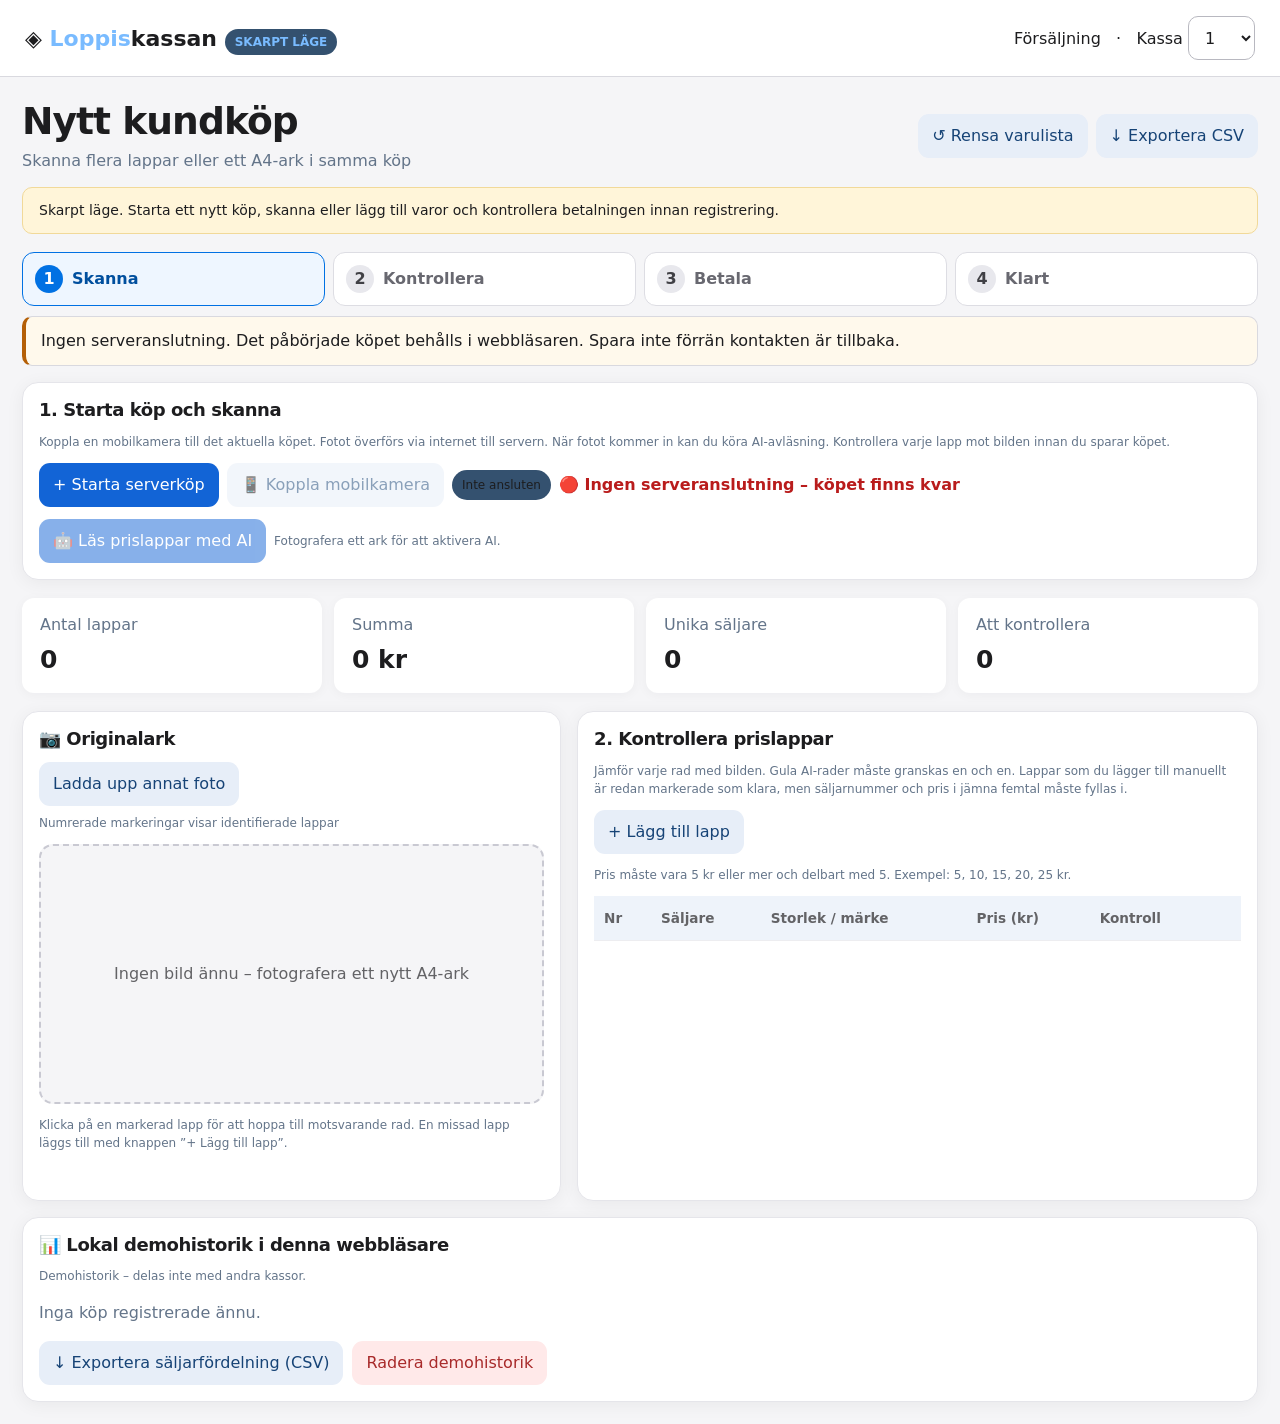
==== static/index.html @ 5adc83c1 "Add files via upload" ====
<!doctype html><html lang="sv"><head><meta charset="utf-8"><meta name="viewport" content="width=device-width,initial-scale=1"><title>Loppiskassan – Kassa</title><style>
:root{font-family:Inter,system-ui,-apple-system,Segoe UI,sans-serif;color:#142338;background:#f2f5f9}*{box-sizing:border-box}body{margin:0}button,input,select{font:inherit}button{cursor:pointer;border:0;border-radius:9px;padding:10px 14px;font-weight:650}button:focus-visible,input:focus-visible{outline:3px solid #8ac1ff}.primary{background:#1264d6;color:white}.secondary{background:#e7eef8;color:#164376}.danger{background:#ffe9e9;color:#a82a2a}.success{background:#dcf8e8;color:#137444}.top{background:#142b49;color:white;padding:16px 25px;display:flex;align-items:center;justify-content:space-between;gap:12px;flex-wrap:wrap}.brand{font-size:22px;font-weight:800}.brand span{color:#79bbff}.badge{font-size:12px;padding:6px 10px;border-radius:20px;background:#34516f}.shell{max-width:1550px;margin:auto;padding:22px}.intro{display:flex;justify-content:space-between;align-items:center;gap:15px;flex-wrap:wrap}.muted{color:#637489}.notice{padding:12px 16px;background:#fff5d9;border:1px solid #f1d999;border-radius:10px;margin:14px 0;font-size:14px}.stats{display:grid;grid-template-columns:repeat(4,1fr);gap:12px;margin:18px 0}.stat{background:white;padding:15px 18px;border-radius:12px;box-shadow:0 2px 12px #1423380a}.stat b{display:block;font-size:25px;margin-top:4px}.grid{display:grid;grid-template-columns:minmax(340px,0.95fr) minmax(490px,1.2fr);gap:16px}.card{background:white;border-radius:13px;padding:16px;box-shadow:0 2px 15px #152d4710}.card h2{font-size:18px;margin:0 0 12px}.actions{display:flex;gap:8px;flex-wrap:wrap;align-items:center}.image-wrap{position:relative;margin-top:12px;border-radius:9px;overflow:hidden;background:#20242a}.image-wrap img{display:block;width:100%}.spot{position:absolute;border:2px solid #1874f2;background:#1874f222;border-radius:6px;color:#fff;font-weight:800;font-size:12px;text-shadow:0 1px 3px #000;display:flex;align-items:flex-start;justify-content:flex-end;padding:2px;cursor:pointer}.spot.selected{border:3px solid #00c985;background:#00c98535}.spot.uncertain{border-color:#f2a800;background:#ffb80029}.spot span{background:#1264d6;border-radius:20px;padding:1px 5px}.spot.uncertain span{background:#9d6800}.table-scroll{max-height:740px;overflow:auto}table{width:100%;border-collapse:collapse;font-size:13px}th{background:#eef3fa;text-align:left;position:sticky;top:0;z-index:1;padding:10px 7px}td{padding:6px;border-bottom:1px solid #edf0f5}tr.active{background:#e6f7ee}tr.flag{background:#fff8e7}td input{border:1px solid #d8e0ea;border-radius:6px;padding:7px 6px;width:100%;min-width:0}td .seller{width:65px}td .price{width:78px}td .tiny{padding:6px 8px}.total{display:flex;align-items:center;justify-content:space-between;font-size:23px;font-weight:800;padding:15px 2px;border-top:2px solid #dce6f0;margin-top:12px}.pay{margin-top:16px;padding:15px;background:#f6f9fe;border-radius:10px}.pay label{display:block;font-size:13px;font-weight:700;margin:8px 0 4px}.pay select,.pay input{padding:10px;width:100%;border:1px solid #cad7e5;border-radius:8px;background:white}.pay-grid{display:grid;grid-template-columns:1fr 1fr;gap:12px}.footer-actions{display:flex;gap:9px;flex-wrap:wrap;margin-top:14px}.small{font-size:12px}.pill{font-size:11px;border-radius:12px;padding:3px 6px;background:#e1f8e9;color:#137444}.pill.warn{background:#ffebbb;color:#8d5800}.history{margin-top:16px}.history table{font-size:14px}.hidden{display:none}.modal-bg{position:fixed;inset:0;background:#10213bb8;display:flex;align-items:center;justify-content:center;padding:15px;z-index:9}.modal{max-width:460px;background:white;padding:24px;border-radius:15px;box-shadow:0 20px 60px #0004}.modal h2{margin-top:0}@media(max-width:980px){.grid{grid-template-columns:1fr}.stats{grid-template-columns:repeat(2,1fr)}}@media(max-width:600px){.shell{padding:12px}.card{padding:10px}.stats{gap:7px}.stat b{font-size:19px}.pay-grid{grid-template-columns:1fr}th,td{padding:4px 2px}td .seller{width:52px}td .price{width:64px}}
</style><style>
#photo.empty-photo{min-height:260px;background:#f5f5f7;border:2px dashed #c9c9d2;border-radius:14px;display:flex;align-items:center;justify-content:center;position:relative}
#photo.empty-photo::after{content:'Ingen bild ännu – fotografera ett nytt A4-ark';color:#636366;text-align:center;padding:24px;font-size:1rem}
#photo.empty-photo #sheet,#photo.empty-photo #spots{display:none}
</style><link rel="stylesheet" href="/static/design-system.css"><style>
/* Kassans separata arbetsvyer – samma formspråk som administrationen. */
.cashier-tabs{display:flex;gap:8px;flex-wrap:wrap;margin:18px 0 14px;padding:7px;background:#e8eef6;border:1px solid #d8e2ef;border-radius:14px}
.cashier-tab{flex:1 1 140px;text-align:left;background:transparent;color:#42546b;padding:12px 14px;border:1px solid transparent;border-radius:10px}
.cashier-tab[aria-selected="true"]{background:#fff;color:#124b8c;border-color:#c9d9ee;box-shadow:0 2px 8px #152d4712}
.cashier-tab small{display:block;font-size:11px;font-weight:500;margin-top:3px;color:#637489}
.cashier-view[hidden]{display:none!important}
.cashier-view{min-width:0}
.cashier-view>.card{margin-bottom:16px}
.cashier-view .grid{grid-template-columns:minmax(300px,.9fr) minmax(430px,1.1fr);align-items:start}
.cashier-photo-card{position:sticky;top:12px;max-height:calc(100vh - 24px);overflow:auto}
.cashier-photo-toggle{display:none}
.cashier-payment-guide{padding:15px 18px;border:1px solid #d5e3f3;border-radius:12px;background:#f7faff;margin-bottom:18px}
.cashier-payment-guide ul{list-style:none;padding:0;margin:10px 0}
.cashier-payment-guide li{padding:5px 0;font-weight:600}
.cashier-payment-guide .ok{color:#137444}.cashier-payment-guide .pending{color:#715f37}
#finish:disabled{opacity:.48;cursor:not-allowed}
.cashier-view .history{margin-top:0}
.cashier-view .cashier-view-intro{margin:0 0 16px}
.cashier-view .cashier-view-intro h2{margin:0 0 5px;font-size:21px}
.cashier-nav-actions{display:flex;justify-content:space-between;gap:10px;flex-wrap:wrap;margin:16px 0}
.cashier-payment-card{max-width:760px;margin:0 auto 18px}
.cashier-payment-card .pay{margin-top:0}
.cashier-payment-card .total{background:#f5f9ff;padding:16px;border-radius:10px;border:1px solid #d9e6f5;margin:0 0 16px}
@media(max-width:850px){.cashier-view .grid{grid-template-columns:1fr}.cashier-photo-card{position:static;max-height:none}.cashier-photo-toggle{display:inline-block;margin:8px 0}.cashier-photo-content{display:none}.cashier-photo-card.photo-open .cashier-photo-content{display:block}.cashier-tab{flex:1 1 45%}}
@media(max-width:520px){.cashier-tabs{gap:4px;padding:4px}.cashier-tab{padding:9px 10px;font-size:13px}.cashier-tab small{font-size:10px}}
.sale-photo-gallery{display:flex;gap:10px;overflow-x:auto;padding:10px 0;scroll-snap-type:x proximity}.photo-thumb{flex:0 0 120px;background:#f3f7fc;border:2px solid #d4dfec;padding:6px;border-radius:10px;color:#24435d;text-align:left;scroll-snap-align:start}.photo-thumb.selected{border-color:#1264d6;background:#e5f0ff}.photo-thumb img{width:100%;height:94px;object-fit:contain;background:white;border-radius:5px}.photo-thumb span{display:block;font-size:11px;margin-top:4px}.sale-photo-count{font-weight:800;font-size:18px;background:#eaf3ff;padding:12px;border-radius:10px;margin:12px 0}
</style></head><body><header class="top"><div class="brand">◈ <span>Loppis</span>kassan <span class="badge">SKARPT LÄGE</span></div><div>Försäljning &nbsp; · &nbsp; <label>Kassa <select id="register"><option>1</option><option>2</option><option>3</option><option>4</option><option>5</option><option>6</option><option>7</option><option>8</option><option>9</option><option>10</option></select></label></div></header><main class="shell"><div class="intro"><div><h1 style="margin:0 0 5px">Nytt kundköp</h1><div class="muted">Skanna flera lappar eller ett A4-ark i samma köp</div></div><div class="actions"><button class="secondary" id="reset">↺ Rensa varulista</button><button class="secondary" id="export">↓ Exportera CSV</button></div></div><div class="notice">Skarpt läge. Starta ett nytt köp, skanna eller lägg till varor och kontrollera betalningen innan registrering.</div><nav class="checkout-steps" aria-label="Köpets steg"><span id="stepScan" class="step active"><b>1</b> Skanna</span><span id="stepReview" class="step"><b>2</b> Kontrollera</span><span id="stepPay" class="step"><b>3</b> Betala</span><span id="stepDone" class="step"><b>4</b> Klart</span></nav>
<div id="checkoutFeedback" class="checkout-feedback" role="status" aria-live="polite">Starta ett serverköp för att registrera försäljningen.</div><section class="card" style="margin-top:16px" id="networkCard"><h2>1. Starta köp och skanna</h2><p class="muted small">Koppla en mobilkamera till det aktuella köpet. Fotot överförs via internet till servern. När fotot kommer in kan du köra AI-avläsning. Kontrollera varje lapp mot bilden innan du sparar köpet.</p><div class="actions"><button class="primary" id="createSession">+ Starta serverköp</button><button class="secondary" id="pairMobile" disabled>📱 Koppla mobilkamera</button><span id="serverStatus" class="badge">Inte ansluten</span><span id="connectionIndicator" role="status" aria-live="polite" style="font-weight:700">⚪ Kontrollerar anslutning…</span></div><div id="pairView" style="display:none;margin-top:16px"><img id="pairQR" alt="QR-kod till mobilkamera" style="width:190px;max-width:100%"><p><a id="pairLink" target="_blank" rel="noopener">Öppna mobilkameran</a></p><small>Engångslänken gäller fem minuter. Mobilen och datorn kan använda olika internetanslutningar.</small></div><div id="photoStatus" style="margin-top:12px" role="status"></div><div class="actions" style="margin-top:10px"><button class="primary" id="analyzePhoto" disabled>🤖 Läs prislappar med AI</button><span class="muted small" id="aiHint">Fotografera ett ark för att aktivera AI.</span></div></section><section class="stats"><div class="stat"><span class="muted">Antal lappar</span><b id="count">0</b></div><div class="stat"><span class="muted">Summa</span><b id="sum">0 kr</b></div><div class="stat"><span class="muted">Unika säljare</span><b id="sellers">–</b></div><div class="stat"><span class="muted">Att kontrollera</span><b id="flags">0</b></div></section><div class="grid"><section class="card"><h2>📷 Originalark</h2><div class="actions"><button class="secondary" id="uploadBtn">Ladda upp annat foto</button><input id="upload" type="file" accept="image/*" class="hidden"><span class="muted small">Numrerade markeringar visar identifierade lappar</span></div><div class="image-wrap" id="photo"><img id="sheet" alt="Fotograferat A4-ark med prislappar"><div id="spots"></div></div><p class="muted small">Klicka på en markerad lapp för att hoppa till motsvarande rad. En missad lapp läggs till med knappen ”+ Lägg till lapp”.</p></section><section class="card"><h2>2. Kontrollera prislappar</h2><p class="muted small">Jämför varje rad med bilden. Gula AI-rader måste granskas en och en. Lappar som du lägger till manuellt är redan markerade som klara, men säljarnummer och pris i jämna femtal måste fyllas i.</p><div class="actions" style="margin-bottom:12px"><button class="secondary" id="add">+ Lägg till lapp</button><button class="secondary hidden" id="clearFlags" tabindex="-1" aria-hidden="true">Markera alla</button></div><p id="price-rule" class="muted small">Pris måste vara 5 kr eller mer och delbart med 5. Exempel: 5, 10, 15, 20, 25 kr.</p><div id="priceError" class="price-error" role="status" aria-live="polite" hidden></div><div class="table-scroll"><table><thead><tr><th>Nr</th><th>Säljare</th><th>Storlek / märke</th><th>Pris (kr)</th><th>Kontroll</th><th></th></tr></thead><tbody id="rows"></tbody></table></div><div class="total"><span>Att betala</span><span id="total">0 kr</span></div><div class="pay" id="paymentSection"><h2>3. Betalning</h2><p class="muted small">Bekräfta betalningen först när du har sett att pengarna kommit fram. Köpet sparas separat på servern.</p><div class="pay-grid"><div><label for="method">Betalsätt</label><select id="method"><option>Swish</option><option>Kontant</option><option value="Kort">Kort (manuellt)</option></select></div><div><label for="recipient">Betalningsmottagare</label><input id="recipient" placeholder="T.ex. Swish Anna"></div></div><div id="cashFields" hidden><label for="cashReceived">Mottaget kontantbelopp (kr)</label><input id="cashReceived" type="number" min="0" step="1" inputmode="numeric" placeholder="Ange belopp som kunden lämnar"><p id="cashChange" role="status" aria-live="polite">Ange mottaget belopp för att beräkna växel.</p></div><label><input type="checkbox" id="confirmed" style="width:auto"> Jag har kontrollerat att betalningen tagits emot</label><div class="footer-actions"><button class="primary" id="finish">Granska och spara köp</button></div></div></section></div><section class="card history"><h2>📊 Lokal demohistorik i denna webbläsare</h2><div class="muted small" style="margin-bottom:12px">Demohistorik – delas inte med andra kassor.</div><div id="history"></div><div class="footer-actions"><button class="secondary" id="exportSales">↓ Exportera säljarfördelning (CSV)</button><button class="danger" id="clearHistory">Radera demohistorik</button></div></section></main><div id="modalRoot"></div><script>
const initial=[{"id": 1, "seller": "161", "desc": "Stl 28", "price": 85, "x": 12, "y": 9, "w": 25, "h": 7, "uncertain": false}, {"id": 2, "seller": "145", "desc": "37", "price": 50, "x": 8, "y": 16, "w": 35, "h": 7, "uncertain": false}, {"id": 3, "seller": "40", "desc": "Dear Sophie · 140/150", "price": 35, "x": 9, "y": 25, "w": 36, "h": 7, "uncertain": false}, {"id": 4, "seller": "80", "desc": "", "price": 25, "x": 9, "y": 32, "w": 25, "h": 8, "uncertain": false}, {"id": 5, "seller": "73", "desc": "Stl 122", "price": 65, "x": 9, "y": 41, "w": 40, "h": 8, "uncertain": false}, {"id": 6, "seller": "1", "desc": "Stl 110", "price": 30, "x": 9, "y": 51, "w": 35, "h": 7, "uncertain": false}, {"id": 7, "seller": "7", "desc": "POP · 140", "price": 20, "x": 11, "y": 59, "w": 38, "h": 8, "uncertain": false}, {"id": 8, "seller": "8", "desc": "134/140", "price": 30, "x": 10, "y": 67, "w": 30, "h": 8, "uncertain": true}, {"id": 9, "seller": "77", "desc": "Villervalla · 152", "price": 45, "x": 9, "y": 77, "w": 39, "h": 8, "uncertain": false}, {"id": 10, "seller": "145", "desc": "37", "price": 150, "x": 54, "y": 7, "w": 39, "h": 8, "uncertain": false}, {"id": 11, "seller": "44", "desc": "", "price": 70, "x": 53, "y": 16, "w": 29, "h": 8, "uncertain": false}, {"id": 12, "seller": "91", "desc": "160", "price": 70, "x": 55, "y": 25, "w": 27, "h": 8, "uncertain": true}, {"id": 13, "seller": "205", "desc": "Stl 164", "price": 150, "x": 56, "y": 34, "w": 30, "h": 7, "uncertain": false}, {"id": 14, "seller": "125", "desc": "Polarn · 116", "price": 25, "x": 54, "y": 41, "w": 36, "h": 9, "uncertain": false}, {"id": 15, "seller": "163", "desc": "POP · 134", "price": 30, "x": 55, "y": 50, "w": 30, "h": 7, "uncertain": false}, {"id": 16, "seller": "73", "desc": "Tröja · 146/152", "price": 25, "x": 53, "y": 57, "w": 43, "h": 8, "uncertain": false}, {"id": 17, "seller": "55", "desc": "Stl 140", "price": 20, "x": 55, "y": 65, "w": 37, "h": 8, "uncertain": false}, {"id": 18, "seller": "112", "desc": "134/140", "price": 40, "x": 54, "y": 73, "w": 38, "h": 8, "uncertain": false}, {"id": 19, "seller": "77", "desc": "Villervalla · 152", "price": 45, "x": 53, "y": 81, "w": 42, "h": 8, "uncertain": false}];const defaultImage='[data-uri]';let items=[],imageSrc='',selected=0;let history=[];const $=id=>document.getElementById(id);const money=n=>new Intl.NumberFormat('sv-SE').format(n)+' kr';const esc=s=>String(s??'').replace(/[&<>"']/g,c=>({'&':'&amp;','<':'&lt;','>':'&gt;','"':'&quot;',"'":'&#39;'}[c]));function validPrice(value){return String(value).trim()!==''&&Number.isInteger(Number(value))&&Number(value)>=5&&Number(value)%5===0}
function sum(){return items.reduce((a,x)=>a+(validPrice(x.price)?Number(x.price):0),0)}function render(){ $('count').textContent=items.length;$('sum').textContent=money(sum());$('total').textContent=money(sum());$('sellers').textContent=new Set(items.map(x=>x.seller).filter(Boolean)).size;$('flags').textContent=items.filter(x=>x.uncertain).length;$('sheet').src=imageSrc||'';$('photo').classList.toggle('empty-photo',!imageSrc);$('spots').innerHTML=items.filter(x=>x.x!==null).map(x=>`<button title="Lapp ${x.id}" class="spot ${selected===x.id?'selected':''} ${x.uncertain?'uncertain':''}" data-id="${x.id}" style="left:${x.x}%;top:${x.y}%;width:${x.w}%;height:${x.h}%"><span>${x.id}</span></button>`).join('');$('rows').innerHTML=items.map(x=>`<tr id="row-${x.id}" class="${selected===x.id?'active':''} ${x.uncertain?'flag':''}"><td><button class="secondary tiny" data-select="${x.id}">${x.id}</button></td><td><input aria-label="Säljare lapp ${x.id}" class="seller" data-id="${x.id}" data-field="seller" value="${esc(x.seller)}"></td><td><input aria-label="Beskrivning lapp ${x.id}" data-id="${x.id}" data-field="desc" value="${esc(x.desc)}"></td><td><input aria-label="Pris lapp ${x.id}" class="price" type="number" min="5" step="5" inputmode="numeric" aria-describedby="price-rule" data-id="${x.id}" data-field="price" value="${esc(x.price)}" ${!validPrice(x.price)?'aria-invalid="true"':''}></td><td><button class="tiny ${x.uncertain?'danger':'success'}" data-check="${x.id}" title="Växla kontrollstatus">${x.uncertain?'⚠ Kontroll':'✓ Klar'}</button></td><td><button class="danger tiny" data-delete="${x.id}" title="Ta bort">×</button></td></tr>`).join('');renderHistory()};function select(id){selected=id;render();$('row-'+id)?.scrollIntoView({behavior:'smooth',block:'nearest'})}document.addEventListener('click',e=>{let t=e.target.closest('[data-id],[data-select],[data-check],[data-delete]');if(!t)return;if(t.dataset.select)select(+t.dataset.select);else if(t.classList.contains('spot'))select(+t.dataset.id);else if(t.dataset.check){let x=items.find(x=>x.id==t.dataset.check);x.uncertain=!x.uncertain;render()}else if(t.dataset.delete){if(confirm('Ta bort lapp '+t.dataset.delete+'?')){items=items.filter(x=>x.id!=t.dataset.delete);render()}}});$('rows').addEventListener('change',e=>{let t=e.target;if(!t.dataset.field)return;let x=items.find(x=>x.id==t.dataset.id);if(!x)return;x[t.dataset.field]=t.dataset.field==='price'?t.value:t.value;render();if(t.dataset.field==='price')validatePrices()});$('add').onclick=()=>{let id=Math.max(0,...items.map(x=>x.id))+1;items.push({id,seller:'',desc:'',price:0,x:null,y:null,w:0,h:0,uncertain:false});select(id)};$('clearFlags').onclick=()=>{items.forEach(x=>x.uncertain=false);render()};$('reset').onclick=()=>{if(confirm('Rensa alla lappar i det påbörjade köpet?')){items=[];imageSrc='';selected=0;render()}};$('uploadBtn').onclick=()=>$('upload').click();$('upload').onchange=e=>{let f=e.target.files[0];if(!f)return;let reader=new FileReader();reader.onload=()=>{imageSrc=reader.result;items=[];render();alert('Bilden är uppladdad. Automatisk bildtolkning ingår inte i denna prototyp; lägg till lappar manuellt.')};reader.readAsDataURL(f)};function csv(rows,filename){let content='\ufeff'+rows.map(r=>r.map(v=>'"'+String(v??'').replace(/"/g,'""')+'"').join(';')).join('\r\n');let a=document.createElement('a');a.href=URL.createObjectURL(new Blob([content],{type:'text/csv;charset=utf-8'}));a.download=filename;a.click();setTimeout(()=>URL.revokeObjectURL(a.href),2000)};$('export').onclick=()=>csv([['Lapp','Säljnummer','Beskrivning','Pris','Kontrollerad'],...items.map(x=>[x.id,x.seller,x.desc,x.price,!x.uncertain])],'aktuellt-kop.csv');$('finish').onclick=()=>{if(!items.length)return alert('Lägg till minst en lapp.');if(items.some(x=>!/^\d{1,4}$/.test(String(x.seller))||!(Number(x.price)>0)))return alert('Alla lappar måste ha giltigt säljnummer och ett pris på jämna femtal (5, 10, 15 kr osv).');if(items.some(x=>x.uncertain))return alert('Kontrollera först alla gulmarkerade lappar.');if(!$('confirmed').checked)return alert('Bekräfta först att betalningen tagits emot.');if(!$('recipient').value.trim())return alert('Ange betalningsmottagare.');let sale={id:Date.now(),date:new Date().toLocaleString('sv-SE'),register:$('register').value,method:$('method').value,recipient:$('recipient').value.trim(),items:items.map(x=>({seller:x.seller,desc:x.desc,price:Number(x.price)})),total:sum()};history.unshift(sale);localStorage.setItem('loppis-demo-history',JSON.stringify(history));$('modalRoot').innerHTML=`<div class="modal-bg"><div class="modal"><h2>✓ Köp sparat i demohistoriken</h2><p><b>${money(sale.total)}</b> · ${sale.items.length} varor · Kassa ${sale.register}</p><p>Betalning registrerad som ${esc(sale.method)} till ${esc(sale.recipient)}.</p><p class="muted small">Detta är en lokal demoregistrering och inte en verifierad betalning.</p><button class="primary" id="newSale">Starta nytt köp</button> <button class="secondary" id="closeModal">Stäng</button></div></div>`;$('newSale').onclick=()=>{items=[];imageSrc='';$('confirmed').checked=false;$('recipient').value='';$('modalRoot').innerHTML='';render()};$('closeModal').onclick=()=>$('modalRoot').innerHTML='';renderHistory()};function renderHistory(){if(!history.length){$('history').innerHTML='<p class="muted">Inga köp registrerade ännu.</p>';return}$('history').innerHTML='<div class="table-scroll"><table><thead><tr><th>Tid</th><th>Kassa</th><th>Varor</th><th>Betalsätt</th><th>Mottagare</th><th>Summa</th></tr></thead><tbody>'+history.map(h=>`<tr><td>${esc(h.date)}</td><td>${esc(h.register)}</td><td>${h.items.length}</td><td>${esc(h.method)}</td><td>${esc(h.recipient)}</td><td>${money(h.total)}</td></tr>`).join('')+'</tbody></table></div>'};$('exportSales').onclick=()=>{let by={};history.forEach(h=>h.items.forEach(x=>{let key=x.seller;by[key]??={count:0,total:0};by[key].count++;by[key].total+=x.price}));csv([['Säljnummer','Antal varor','Försäljning kr'],...Object.entries(by).sort((a,b)=>Number(a[0])-Number(b[0])).map(([k,v])=>[k,v.count,v.total])],'saljaravrakning-demo.csv')};$('clearHistory').onclick=()=>{if(confirm('Radera all lokal demohistorik?')){history=[];localStorage.removeItem('loppis-demo-history');renderHistory()}};render();
</script><script>
(()=>{
let sid=null, seen=new Set(), poll=null, latestPhoto=null;
let salePhotos=[], analyzedPhotos=new Set(), activePhoto=null;
const draftKey='loppiskassan.activeSale.'+location.pathname;
let restoring=false, submitting=false;
let paymentSnapshot=null;
let serverOnline=false, lastNetworkMessage="";
function persistDraft(){
 if(restoring||!sid)return;
 try{localStorage.setItem(draftKey,JSON.stringify({
   sid, register:el('register').value, items, latestPhoto, salePhotos, analyzedPhotos:[...analyzedPhotos], activePhoto,
   method:el('method').value, recipient:el('recipient').value,
   confirmed:el('confirmed').checked, cashReceived:el('cashReceived').value, savedAt:Date.now()
 }));}catch(e){status('Varning: webbläsaren kunde inte spara utkastet.')}
}
function forgetDraft(){localStorage.removeItem(draftKey)}
async function restoreDraft(){
 let draft;try{draft=JSON.parse(localStorage.getItem(draftKey)||'null')}catch(e){forgetDraft();return}
 if(!draft?.sid)return;
 restoring=true;
 try{
   let response=await fetch('/api/sessions/'+encodeURIComponent(draft.sid)+'/status',{cache:'no-store'});
   if(!response.ok)throw Error('Kan inte kontrollera tidigare köp');
   let state=await response.json();
   if(state.status==='closed'){
     forgetDraft();
     status('Föregående köp är redan sparat'+(state.sale_id?' ('+state.sale_id.slice(0,8)+')':'')+'. Starta nytt köp.');
     return;
   }
   sid=draft.sid;latestPhoto=draft.latestPhoto||null;imageSrc='';salePhotos=draft.salePhotos||[];analyzedPhotos=new Set(draft.analyzedPhotos||[]);activePhoto=draft.activePhoto||latestPhoto;seen=new Set(salePhotos.map(x=>x.id));
   el('register').value=draft.register||el('register').value;
   items=Array.isArray(draft.items)?draft.items:[];
   el('method').value=draft.method||el('method').value;
   el('recipient').value=draft.recipient||'';
   el('confirmed').checked=!!draft.confirmed;el('cashReceived').value=draft.cashReceived||'';
   el('pairMobile').disabled=false;
   el('analyzePhoto').disabled=!latestPhoto;
   status('Tidigare påbörjat köp återställt. Kontrollera raderna före betalning.');feedback('Påbörjat köp återställt. Granska alla varor innan du sparar.');updateSteps('stepReview');
   render();
   if(poll)clearInterval(poll);await check();if(activePhoto)await choosePhoto(activePhoto);poll=setInterval(check,2500);
 }catch(e){status('Tidigare köp finns sparat lokalt. Anslut till servern innan du fortsätter.');}
 finally{restoring=false}
}

const el=id=>document.getElementById(id);
const baseRender=render;render=function(){baseRender();validatePrices();};

function validatePrices(){
 const inputs=[...document.querySelectorAll('#rows input[data-field="price"]')];
 let firstInvalid=null;
 for(const input of inputs){
   const invalid=!validPrice(input.value);
   input.setAttribute('aria-invalid',String(invalid));
   input.classList.toggle('invalid-price',invalid);
   input.setCustomValidity(invalid?'Ange ett pris i jämna femtal: 5, 10, 15, 20 kr osv.':'');
   if(invalid&&!firstInvalid)firstInvalid=input;
 }
 const message=el('priceError');
 message.hidden=!firstInvalid;
 message.textContent=firstInvalid?'Felaktigt pris. Varje vara måste kosta minst 5 kr och priset måste vara delbart med 5. Rätta de rödmarkerade prisfälten.':'';
 el('finish').disabled=!!firstInvalid;
 return !firstInvalid;
}
document.getElementById('rows').addEventListener('input',event=>{
 const input=event.target.closest('input[data-field="price"]');
 if(!input)return;
 const item=items.find(x=>x.id==input.dataset.id);
 if(item)item.price=input.value;
 validatePrices();
});

const status=s=>el('serverStatus').textContent=s;
function setConnection(online){
 serverOnline=online;
 const node=el('connectionIndicator');
 node.textContent=online?'🟢 Servern ansluten':'🔴 Ingen serveranslutning – köpet finns kvar';
 node.style.color=online?'#166534':'#b91c1c';
 if(!online && lastNetworkMessage!=='offline'){
   feedback('Ingen serveranslutning. Det påbörjade köpet behålls i webbläsaren. Spara inte förrän kontakten är tillbaka.','warning');
   lastNetworkMessage='offline';
 }else if(online && lastNetworkMessage==='offline'){
   feedback('Anslutningen är tillbaka. Kontrollera köpet och fortsätt med samma köp.','success');
   lastNetworkMessage='online';
 }
}
async function probeConnection(){
 try{
  const response=await fetch('/health',{cache:'no-store',signal:AbortSignal.timeout(4500)});
  if(!response.ok)throw Error('Servern svarar inte');
  const data=await response.json();setConnection(data.ok===true);
 }catch(_){setConnection(false)}
}
window.addEventListener('online',probeConnection);
window.addEventListener('offline',()=>setConnection(false));
probeConnection();setInterval(probeConnection,10000);
function feedback(message,kind=''){
 const node=el('checkoutFeedback');node.textContent=message;node.className='checkout-feedback'+(kind?' '+kind:'');
}
function updateSteps(stage){
 const names=['stepScan','stepReview','stepPay','stepDone'];const idx=names.indexOf(stage);
 names.forEach((id,i)=>{const node=el(id);node.classList.toggle('active',i===idx);node.classList.toggle('complete',i<idx);});
}
function showDialog(title,body,actions){
 const backdrop=document.createElement('div');backdrop.className='modal-bg';
 const dialog=document.createElement('section');dialog.className='modal checkout-dialog';dialog.setAttribute('role','dialog');dialog.setAttribute('aria-modal','true');dialog.setAttribute('aria-label',title);
 const heading=document.createElement('h2');heading.textContent=title;dialog.appendChild(heading);
 for(const [label,value] of body){const line=document.createElement('p');const strong=document.createElement('strong');strong.textContent=label+': ';line.append(strong,document.createTextNode(value));dialog.appendChild(line);}
 const footer=document.createElement('div');footer.className='modal-actions';
 for(const [label,style,fn] of actions){const button=document.createElement('button');button.className=style;button.textContent=label;button.onclick=()=>{backdrop.remove();fn();};footer.appendChild(button);}
 dialog.appendChild(footer);backdrop.appendChild(dialog);document.body.appendChild(backdrop);footer.querySelector('button')?.focus();
 return backdrop;
}

async function api(path,options={}){
 let res;
 try{res=await fetch(path,{...options,signal:options.signal||AbortSignal.timeout(15000)});setConnection(true)}
 catch(e){setConnection(false);throw Error('Ingen kontakt med servern: '+e.message)}
 let data;try{data=await res.json()}catch(_){throw Error('Servern gav ett ogiltigt svar (HTTP '+res.status+')')}
 if(!res.ok)throw Error(typeof data.detail==='string'?data.detail:'Serverfel (HTTP '+res.status+')');
 return data;
}
async function create(){if(sid){feedback('Ett köp är redan aktivt. Slutför det innan du startar ett nytt.','warning');return;}try{let d=await api('/api/sessions',{method:'POST',headers:{'Content-Type':'application/json'},body:JSON.stringify({register_no:el('register').value})});sid=d.session_id;latestPhoto=null;salePhotos=[];analyzedPhotos.clear();activePhoto=null;refreshPhotoGallery();items=[];selected=0;imageSrc='';el('confirmed').checked=false;el('recipient').value='';el('cashReceived').value='';paymentSnapshot=null;render();persistDraft();updateSteps('stepScan');feedback('Köpet är startat. Koppla mobilkameran och skanna arket.');el('analyzePhoto').disabled=true;seen.clear();status('Kassa '+d.register_no+' · aktivt serverköp');el('pairMobile').disabled=false;el('pairView').style.display='none';el('photoStatus').textContent='Köp-ID: '+sid.slice(0,8);if(poll)clearInterval(poll);poll=setInterval(check,2500)}catch(e){alert('Kan inte nå servern: '+e.message)}}
async function pair(){if(!sid)return;try{let d=await api('/api/sessions/'+sid+'/pair',{method:'POST'});el('pairQR').src='/api/pair/qr?url='+encodeURIComponent(d.url);el('pairLink').href=d.url;el('pairLink').textContent=d.url;el('pairView').style.display='block';status('Väntar på mobilfoto')}catch(e){alert(e.message)}}
async function check(){
 if(!sid)return;
 try{
  const d=await api('/api/sessions/'+sid+'/photos');
  let changed=false;
  for(const p of d.photos){
   if(seen.has(p.id))continue;
   seen.add(p.id);changed=true;
   if(!salePhotos.some(x=>x.id===p.id))salePhotos.push({id:p.id,url:p.url});
   latestPhoto=p.id;
  }
  if(changed){
   await choosePhoto(latestPhoto);
   el('photoStatus').textContent='✓ '+salePhotos.length+' bild(er) mottagna. Välj bild och läs med AI.';
   feedback('Ny bild mottagen. Du kan skanna fler lappar eller granska varorna.');
   refreshPhotoGallery();persistDraft();
  }
 }catch(e){status('Servern kan inte nås');feedback('Ingen kontakt med servern. Behåll köpet och försök igen.','warning')}
}
async function choosePhoto(pid){
 if(!sid||!pid)return;
 const response=await fetch('/api/sessions/'+encodeURIComponent(sid)+'/photos/'+encodeURIComponent(pid));
 if(!response.ok)throw Error('Kunde inte öppna originalbild');
 const blob=await response.blob();
 if(imageSrc?.startsWith('blob:'))URL.revokeObjectURL(imageSrc);
 imageSrc=URL.createObjectURL(blob);activePhoto=pid;latestPhoto=pid;
 el('analyzePhoto').disabled=analyzedPhotos.has(pid);
 render();refreshPhotoGallery();persistDraft();
}
function refreshPhotoGallery(){
 const gallery=document.getElementById('salePhotoGallery');if(!gallery)return;
 gallery.replaceChildren();
 const scanGallery=document.getElementById('scanPhotoGallery');if(scanGallery)scanGallery.replaceChildren();
 for(const [index,p] of salePhotos.entries()){
  const button=document.createElement('button');button.type='button';button.className='photo-thumb'+(p.id===activePhoto?' selected':'');
  const img=document.createElement('img');img.src='/api/sessions/'+encodeURIComponent(sid)+'/photos/'+encodeURIComponent(p.id);img.alt='Originalbild '+(index+1);img.loading='lazy';
  const label=document.createElement('span');label.textContent='Bild '+(index+1)+(analyzedPhotos.has(p.id)?' ✓':' · Ej AI-läst');
  button.append(img,label);button.onclick=()=>choosePhoto(p.id).catch(e=>alert(e.message));gallery.append(button);if(scanGallery)scanGallery.append(button.cloneNode(true));if(scanGallery)scanGallery.lastChild.onclick=()=>choosePhoto(p.id).catch(e=>alert(e.message));
 }
 document.getElementById('salePhotoCount').textContent=salePhotos.length+' bilder · '+items.length+' varor · '+money(sum());
}

el('createSession').onclick=create;el('pairMobile').onclick=pair;
el('analyzePhoto').onclick=async()=>{
 if(!sid||!latestPhoto)return;
 if(analyzedPhotos.has(latestPhoto))return feedback('Bilden är redan AI-läst. Granska befintliga varor.','warning');
 el('analyzePhoto').disabled=true;el('aiHint').textContent='AI läser bilden, det kan ta en stund…';
 try{
  let data=await api('/api/sessions/'+sid+'/photos/'+latestPhoto+'/analyze',{method:'POST'});
  const nextId=Math.max(0,...items.map(x=>Number(x.id)||0));
  const added=data.items.map((x,i)=>({...x,id:nextId+i+1,photoId:latestPhoto,uncertain:true}));
  items.push(...added);analyzedPhotos.add(latestPhoto);selected=added[0]?.id||selected;render();refreshPhotoGallery();persistDraft();
  el('photoStatus').textContent='AI lade till '+data.count+' lappar. '+(data.note||'')+' Kontrollera antalet och varje rad mot bilden.';
  el('aiHint').textContent='Nya AI-rader är markerade för manuell kontroll.';feedback('AI-förslagen är klara. Kontrollera '+data.count+' lappar, en i taget.','warning');updateSteps('stepReview');
 }catch(e){el('aiHint').textContent='AI misslyckades: '+e.message;alert(e.message)}
 finally{el('analyzePhoto').disabled=false}
};
// Byt endast slutförande till servern när ett serverköp är aktivt.
const oldFinish=el('finish').onclick;
function paymentDetails(){
 const method=el('method').value;
 const cash=el('cashReceived').value.trim();
 return {method, recipient:el('recipient').value.trim(),cash_received:method==='Kontant'&&cash!==''?Number(cash):null};
}
function updateCash(){
 const isCash=el('method').value==='Kontant';el('cashFields').hidden=!isCash;
 const amount=Number(el('cashReceived').value),total=sum();
 el('cashChange').textContent=!el('cashReceived').value?'Ange mottaget belopp för att beräkna växel.':!Number.isInteger(amount)||amount<total?'Mottaget belopp är för lågt eller ogiltigt.':'Växel tillbaka: '+money(amount-total);
}
el('method').addEventListener('change',()=>{el('confirmed').checked=false;updateCash();});
el('cashReceived').addEventListener('input',()=>{el('confirmed').checked=false;updateCash();});
updateCash();
async function submitServerSale(){
 if(submitting||!sid)return;
 if(!paymentSnapshot || paymentSnapshot!==JSON.stringify({items:items.map(x=>({seller:String(x.seller),desc:x.desc,price:Number(x.price)})),total:sum(),...paymentDetails()})){feedback('Köpet har ändrats sedan slutgranskningen. Granska och bekräfta betalningen igen.','warning');el('confirmed').checked=false;return;}
 submitting=true;persistDraft();el('finish').disabled=true;
 feedback('Sparar köpet på servern. Stäng inte sidan.');
 try{
  // Vid osäkert svar: kontrollera först om köpet redan finns på servern.
  // Samma sessions-ID återanvänds alltid. Servern garanterar idempotens.
  let existing=null;
  try{const state=await api('/api/sessions/'+sid+'/status');if(state.status==='closed'&&state.sale_id)existing={sale_id:state.sale_id,total:state.total,already_saved:true}}catch(_){/* försök med samma sessions-ID */}
  const data=existing||await api('/api/sessions/'+sid+'/sale',{method:'POST',headers:{'Content-Type':'application/json'},body:JSON.stringify({items:items.map(x=>({seller:String(x.seller),desc:x.desc,price:Number(x.price)})),...paymentDetails(),payment_confirmed:true})});
  forgetDraft();sid=null;latestPhoto=null;salePhotos=[];analyzedPhotos.clear();activePhoto=null;refreshPhotoGallery();el('analyzePhoto').disabled=true;
  if(poll)clearInterval(poll);el('pairMobile').disabled=true;el('pairView').style.display='none';
  status('Köp sparat på servern');updateSteps('stepDone');
  feedback('Köpet är sparat på servern. Du kan starta nästa kund.','success');
  showDialog('Köpet är sparat',[['Belopp',money(data.total)],['Antal varor',String(items.length)],['Status',data.already_saved?'Redan registrerat – ingen dubblett':'Sparat på servern']],[["Nästa kund",'primary',()=>{items=[];imageSrc='';el('confirmed').checked=false;el('recipient').value='';el('cashReceived').value='';paymentSnapshot=null;render();create();}],["Stäng",'secondary',()=>{items=[];imageSrc='';el('confirmed').checked=false;el('recipient').value='';el('cashReceived').value='';paymentSnapshot=null;render();}]]);
 }catch(e){
  feedback('Osäkert om köpet sparades. Försök igen med samma köp – starta inte ett nytt.','warning');
  showDialog('Kunde inte bekräfta köpet',[['Information','Servern svarade inte eller returnerade ett fel. Köpet kan redan vara sparat.'],['Fel',e.message]],[["Försök igen med samma köp",'primary',()=>submitServerSale()],["Stäng och kontrollera",'secondary',()=>{}]]);
 }finally{submitting=false;validatePrices();}
}
el('finish').onclick=()=>{
 if(!sid){feedback('Starta ett serverköp innan du kan registrera försäljningen.','warning');return;}
 if(!items.length){feedback('Lägg till eller skanna minst en vara.','warning');return;}
 if(!validatePrices()||items.some(x=>!/^[0-9]{1,4}$/.test(String(x.seller)))){document.querySelector('#rows input[aria-invalid="true"]')?.focus();feedback('Alla varor måste ha giltigt säljnummer och ett pris på jämna femtal (5, 10, 15 kr osv).','warning');updateSteps('stepReview');return;}
 if(items.some(x=>x.uncertain)){feedback('Granska de gulmarkerade lapparna individuellt innan betalning.','warning');updateSteps('stepReview');return;}
 if(el('method').value==='Kontant' && (!el('cashReceived').value.trim() || !Number.isInteger(Number(el('cashReceived').value)) || Number(el('cashReceived').value)<sum())){feedback('Ange ett mottaget kontantbelopp som täcker köpet.','warning');updateSteps('stepPay');return;}
 if(!el('confirmed').checked||!el('recipient').value.trim()){feedback('Ange betalningsmottagare och bekräfta mottagen betalning.','warning');updateSteps('stepPay');return;}
 paymentSnapshot=JSON.stringify({items:items.map(x=>({seller:String(x.seller),desc:x.desc,price:Number(x.price)})),total:sum(),...paymentDetails()});
 updateSteps('stepPay');
 showDialog('Bekräfta försäljningen',[['Att betala',money(sum())],['Antal varor',String(items.length)],['Betalsätt',el('method').value],['Mottagare',el('recipient').value.trim()],...(el('method').value==='Kontant'?[['Mottaget',money(Number(el('cashReceived').value))],['Växel',money(Number(el('cashReceived').value)-sum())]]:[]),['Betalning','Manuellt bekräftad av kassapersonal']],[["Tillbaka och kontrollera",'secondary',()=>{}],["Spara köp på servern",'primary',()=>submitServerSale()]]);
};

['input','change','click'].forEach(event=>document.addEventListener(event,()=>{
 if(!sid||submitting)return;
 setTimeout(persistDraft,0);
},true));
window.addEventListener('pagehide',persistDraft);
window.cashierSaleState=()=>({hasSession:Boolean(sid),submitting});
restoreDraft();
})();
</script><script>
/* Visuell uppdelning: inga befintliga kassafunktioner eller API-anrop ersätts. */
(()=>{
 const main=document.querySelector('main.shell');if(!main)return;
 const scan=document.getElementById('networkCard');
 const stats=main.querySelector(':scope > .stats');
 const grid=main.querySelector(':scope > .grid');
 const history=main.querySelector(':scope > .history');
 const review=grid?.querySelector('section.card:nth-child(2)');
 const payment=document.getElementById('paymentSection');
 const total=document.getElementById('total')?.closest('.total');
 const finish=document.getElementById('finish')?.closest('.footer-actions');
 if(!scan||!stats||!grid||!review||!payment||!total||!finish||!history)return;
 const tabs=document.createElement('nav');tabs.className='cashier-tabs';tabs.setAttribute('aria-label','Kassans arbetsvyer');
 const config=[['scan','1. Starta & skanna','Starta köp och fotografera'],['review','2. Granska varor','Kontrollera lappar och priser'],['pay','3. Betalning','Bekräfta och spara'],['history','4. Historik','Köphistorik och uppföljning']];
 const views={};
 for(const [id,label,hint] of config){
   const btn=document.createElement('button');btn.type='button';btn.className='cashier-tab';btn.id='cashier-tab-'+id;btn.setAttribute('role','tab');btn.setAttribute('aria-controls','cashier-view-'+id);btn.innerHTML='<strong>'+label+'</strong><small>'+hint+'</small>';tabs.append(btn);
   const pane=document.createElement('div');pane.id='cashier-view-'+id;pane.className='cashier-view';pane.setAttribute('role','tabpanel');pane.setAttribute('aria-labelledby',btn.id);pane.hidden=true;views[id]=pane;
   btn.addEventListener('click',()=>show(id));
 }
 function show(id){
   for(const [key,pane] of Object.entries(views)){const active=key===id;pane.hidden=!active;document.getElementById('cashier-tab-'+key).setAttribute('aria-selected',String(active));document.getElementById('cashier-tab-'+key).tabIndex=active?0:-1;}
   try{sessionStorage.setItem('loppiskassan.cashierView.live',id)}catch(_){ }
 }
 function navButton(text,target){const b=document.createElement('button');b.type='button';b.className='secondary';b.textContent=text;b.addEventListener('click',()=>{show(target);tabs.scrollIntoView({block:'start',behavior:'smooth'})});return b}
 function intro(title,description){const d=document.createElement('div');d.className='cashier-view-intro';const h=document.createElement('h2');h.textContent=title;const p=document.createElement('p');p.className='muted';p.textContent=description;d.append(h,p);return d}
 const nextScan=document.createElement('div');nextScan.className='cashier-nav-actions';nextScan.append(navButton('Fortsätt till varugranskning →','review'));
 // Bilden ligger kvar synlig på breda skärmar. På mindre skärmar kan den fällas ihop.
 const photoCard=grid.querySelector('section.card:first-child');
 if(photoCard){
   photoCard.classList.add('cashier-photo-card');
   const gallery=document.createElement('div');gallery.id='salePhotoGallery';gallery.className='sale-photo-gallery';photoCard.append(gallery);
   const photoToggle=document.createElement('button');photoToggle.type='button';photoToggle.className='secondary cashier-photo-toggle';
   photoToggle.setAttribute('aria-expanded','false');photoToggle.setAttribute('aria-controls','cashier-photo-content');
   photoToggle.textContent='Visa originalbild';
   const photoContent=document.createElement('div');photoContent.id='cashier-photo-content';photoContent.className='cashier-photo-content';
   while(photoCard.children.length>1)photoContent.appendChild(photoCard.children[1]);
   photoCard.append(photoToggle,photoContent);
   photoToggle.addEventListener('click',()=>{const open=photoCard.classList.toggle('photo-open');photoToggle.setAttribute('aria-expanded',String(open));photoToggle.textContent=open?'Dölj originalbild':'Visa originalbild';});
 }
 const nextReview=document.createElement('div');nextReview.className='cashier-nav-actions';nextReview.append(navButton('← Till skanning','scan'),navButton('Fortsätt till betalning →','pay'));
 const backPay=document.createElement('div');backPay.className='cashier-nav-actions';backPay.append(navButton('← Till varugranskning','review'));
 const payCard=document.createElement('section');payCard.className='card cashier-payment-card';payCard.append(intro('Betalning','Kontrollera totalsumman och bekräfta att kunden har betalat innan köpet sparas.'),total,payment,finish);
 const paymentGuide=document.createElement('div');paymentGuide.className='cashier-payment-guide';paymentGuide.setAttribute('role','status');paymentGuide.setAttribute('aria-live','polite');
 payment.insertBefore(paymentGuide,payment.firstChild);
 const paymentSubmit=finish.querySelector('#finish');
 const paymentConfirm=document.getElementById('confirmed');
 const paymentRecipient=document.getElementById('recipient');
 const paymentMethod=document.getElementById('method');
 const paymentCash=document.getElementById('cashReceived');
 function refreshPaymentGuide(){
   const validRows=items.length>0 && items.every(x=>/^\d{1,4}$/.test(String(x.seller)) && validPrice(x.price) && !x.uncertain);
   const validCash=paymentMethod.value!=='Kontant'||(paymentCash.value.trim()!==''&&Number.isInteger(Number(paymentCash.value))&&Number(paymentCash.value)>=sum());
   const checks=[['Varorna är granskade',validRows],['Betalningsmottagare är angiven',Boolean(paymentRecipient.value.trim())],['Kontantbelopp räcker',validCash],['Betalningen är mottagen och bekräftad',paymentConfirm.checked]];
   paymentGuide.innerHTML='<strong>Kontroll före registrering</strong><ul>'+checks.filter(([label])=>label!=='Kontantbelopp räcker'||paymentMethod.value==='Kontant').map(([label,ok])=>'<li class="'+(ok?'ok':'pending')+'">'+(ok?'✓':'○')+' '+label+'</li>').join('')+'</ul><p class="muted small">Köpet registreras först efter en separat slutbekräftelse.</p>';
   const state=window.cashierSaleState?.()||{hasSession:false,submitting:false};
   paymentSubmit.disabled=!state.hasSession||!checks.every(([,ok])=>ok)||state.submitting;
 }
 ['input','change','click'].forEach(evt=>document.addEventListener(evt,()=>setTimeout(refreshPaymentGuide,0),true));
 const observer=new MutationObserver(refreshPaymentGuide);observer.observe(document.getElementById('rows'),{childList:true});
 refreshPaymentGuide();
 main.insertBefore(tabs,scan);
 for(const [id] of config)main.insertBefore(views[id],scan);
 views.scan.append(intro('Starta köp och skanna','Skanna en lapp i taget eller ett helt A4. Samma mobillänk kan användas för flera foton under fem minuter.'),scan,nextScan);
 const counter=document.createElement('div');counter.id='salePhotoCount';counter.className='sale-photo-count';counter.setAttribute('aria-live','polite');counter.textContent='0 bilder · 0 varor · 0 kr';views.scan.insertBefore(counter,nextScan);
 const galleryScan=document.createElement('div');galleryScan.className='sale-photo-gallery';galleryScan.id='scanPhotoGallery';views.scan.insertBefore(galleryScan,nextScan);
 views.review.append(intro('Granska varorna','Jämför bilden med varuraderna. Rätta säljare, priser och osäkra tolkningar.'),stats,grid,nextReview);
 views.pay.append(backPay,payCard);
 // Behåll historikens DOM-element för befintliga JS-lyssnare, men visa aldrig demodata i skarpt läge.
 history.style.display='none';
 const historyInfo=document.createElement('section');historyInfo.className='card';
 historyInfo.innerHTML='<h2>4. Historik</h2><p>Riktiga försäljningar och kvitton hittar du i Administration → Försäljningar.</p><p class="muted small">Det skarpa kassaläget visar ingen lokal övningshistorik.</p>';
 views.history.append(historyInfo,history);
 // Knapparna ändrar bara synlig vy; den befintliga köp-/betalningslogiken är oförändrad.
 let saved='scan';try{saved=sessionStorage.getItem('loppiskassan.cashierView.live')||'scan'}catch(_){ }
 show(views[saved]?saved:'scan');refreshPhotoGallery();
 tabs.addEventListener('keydown',e=>{if(!['ArrowLeft','ArrowRight'].includes(e.key))return;const keys=Object.keys(views);const current=keys.findIndex(k=>document.getElementById('cashier-tab-'+k)===document.activeElement);if(current<0)return;e.preventDefault();const next=keys[(current+(e.key==='ArrowRight'?1:-1)+keys.length)%keys.length];show(next);document.getElementById('cashier-tab-'+next).focus()});
})();
</script></body></html>
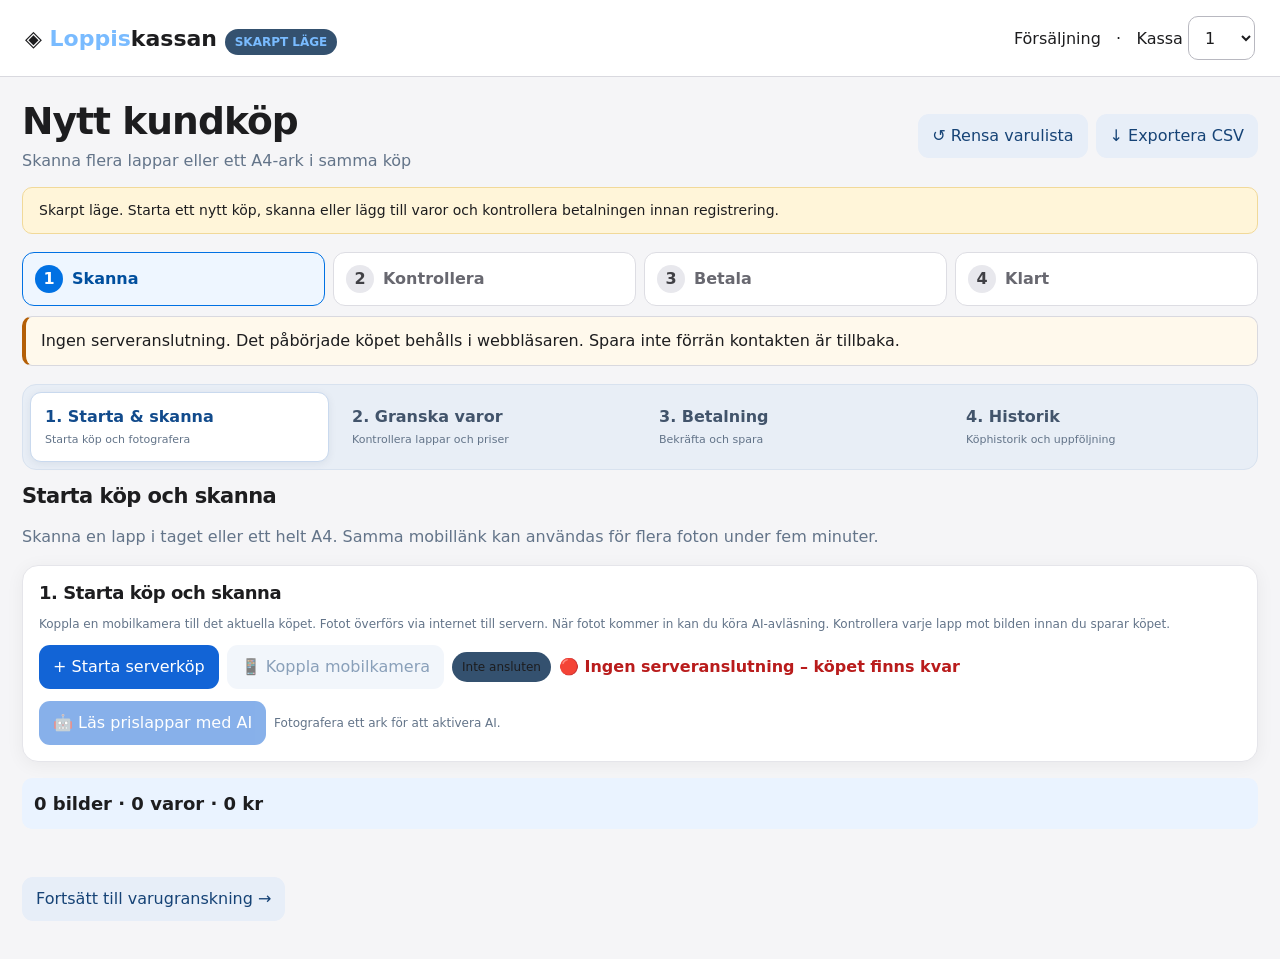
==== commit e5d79271: "Add files via upload" ====
--- a/static/index.html
+++ b/static/index.html
@@ -32,7 +32,7 @@
 @media(max-width:520px){.cashier-tabs{gap:4px;padding:4px}.cashier-tab{padding:9px 10px;font-size:13px}.cashier-tab small{font-size:10px}}
 .sale-photo-gallery{display:flex;gap:10px;overflow-x:auto;padding:10px 0;scroll-snap-type:x proximity}.photo-thumb{flex:0 0 120px;background:#f3f7fc;border:2px solid #d4dfec;padding:6px;border-radius:10px;color:#24435d;text-align:left;scroll-snap-align:start}.photo-thumb.selected{border-color:#1264d6;background:#e5f0ff}.photo-thumb img{width:100%;height:94px;object-fit:contain;background:white;border-radius:5px}.photo-thumb span{display:block;font-size:11px;margin-top:4px}.sale-photo-count{font-weight:800;font-size:18px;background:#eaf3ff;padding:12px;border-radius:10px;margin:12px 0}
 </style></head><body><header class="top"><div class="brand">◈ <span>Loppis</span>kassan <span class="badge">SKARPT LÄGE</span></div><div>Försäljning &nbsp; · &nbsp; <label>Kassa <select id="register"><option>1</option><option>2</option><option>3</option><option>4</option><option>5</option><option>6</option><option>7</option><option>8</option><option>9</option><option>10</option></select></label></div></header><main class="shell"><div class="intro"><div><h1 style="margin:0 0 5px">Nytt kundköp</h1><div class="muted">Skanna flera lappar eller ett A4-ark i samma köp</div></div><div class="actions"><button class="secondary" id="reset">↺ Rensa varulista</button><button class="secondary" id="export">↓ Exportera CSV</button></div></div><div class="notice">Skarpt läge. Starta ett nytt köp, skanna eller lägg till varor och kontrollera betalningen innan registrering.</div><nav class="checkout-steps" aria-label="Köpets steg"><span id="stepScan" class="step active"><b>1</b> Skanna</span><span id="stepReview" class="step"><b>2</b> Kontrollera</span><span id="stepPay" class="step"><b>3</b> Betala</span><span id="stepDone" class="step"><b>4</b> Klart</span></nav>
-<div id="checkoutFeedback" class="checkout-feedback" role="status" aria-live="polite">Starta ett serverköp för att registrera försäljningen.</div><section class="card" style="margin-top:16px" id="networkCard"><h2>1. Starta köp och skanna</h2><p class="muted small">Koppla en mobilkamera till det aktuella köpet. Fotot överförs via internet till servern. När fotot kommer in kan du köra AI-avläsning. Kontrollera varje lapp mot bilden innan du sparar köpet.</p><div class="actions"><button class="primary" id="createSession">+ Starta serverköp</button><button class="secondary" id="pairMobile" disabled>📱 Koppla mobilkamera</button><span id="serverStatus" class="badge">Inte ansluten</span><span id="connectionIndicator" role="status" aria-live="polite" style="font-weight:700">⚪ Kontrollerar anslutning…</span></div><div id="pairView" style="display:none;margin-top:16px"><img id="pairQR" alt="QR-kod till mobilkamera" style="width:190px;max-width:100%"><p><a id="pairLink" target="_blank" rel="noopener">Öppna mobilkameran</a></p><small>Engångslänken gäller fem minuter. Mobilen och datorn kan använda olika internetanslutningar.</small></div><div id="photoStatus" style="margin-top:12px" role="status"></div><div class="actions" style="margin-top:10px"><button class="primary" id="analyzePhoto" disabled>🤖 Läs prislappar med AI</button><span class="muted small" id="aiHint">Fotografera ett ark för att aktivera AI.</span></div></section><section class="stats"><div class="stat"><span class="muted">Antal lappar</span><b id="count">0</b></div><div class="stat"><span class="muted">Summa</span><b id="sum">0 kr</b></div><div class="stat"><span class="muted">Unika säljare</span><b id="sellers">–</b></div><div class="stat"><span class="muted">Att kontrollera</span><b id="flags">0</b></div></section><div class="grid"><section class="card"><h2>📷 Originalark</h2><div class="actions"><button class="secondary" id="uploadBtn">Ladda upp annat foto</button><input id="upload" type="file" accept="image/*" class="hidden"><span class="muted small">Numrerade markeringar visar identifierade lappar</span></div><div class="image-wrap" id="photo"><img id="sheet" alt="Fotograferat A4-ark med prislappar"><div id="spots"></div></div><p class="muted small">Klicka på en markerad lapp för att hoppa till motsvarande rad. En missad lapp läggs till med knappen ”+ Lägg till lapp”.</p></section><section class="card"><h2>2. Kontrollera prislappar</h2><p class="muted small">Jämför varje rad med bilden. Gula AI-rader måste granskas en och en. Lappar som du lägger till manuellt är redan markerade som klara, men säljarnummer och pris i jämna femtal måste fyllas i.</p><div class="actions" style="margin-bottom:12px"><button class="secondary" id="add">+ Lägg till lapp</button><button class="secondary hidden" id="clearFlags" tabindex="-1" aria-hidden="true">Markera alla</button></div><p id="price-rule" class="muted small">Pris måste vara 5 kr eller mer och delbart med 5. Exempel: 5, 10, 15, 20, 25 kr.</p><div id="priceError" class="price-error" role="status" aria-live="polite" hidden></div><div class="table-scroll"><table><thead><tr><th>Nr</th><th>Säljare</th><th>Storlek / märke</th><th>Pris (kr)</th><th>Kontroll</th><th></th></tr></thead><tbody id="rows"></tbody></table></div><div class="total"><span>Att betala</span><span id="total">0 kr</span></div><div class="pay" id="paymentSection"><h2>3. Betalning</h2><p class="muted small">Bekräfta betalningen först när du har sett att pengarna kommit fram. Köpet sparas separat på servern.</p><div class="pay-grid"><div><label for="method">Betalsätt</label><select id="method"><option>Swish</option><option>Kontant</option><option value="Kort">Kort (manuellt)</option></select></div><div><label for="recipient">Betalningsmottagare</label><input id="recipient" placeholder="T.ex. Swish Anna"></div></div><div id="cashFields" hidden><label for="cashReceived">Mottaget kontantbelopp (kr)</label><input id="cashReceived" type="number" min="0" step="1" inputmode="numeric" placeholder="Ange belopp som kunden lämnar"><p id="cashChange" role="status" aria-live="polite">Ange mottaget belopp för att beräkna växel.</p></div><label><input type="checkbox" id="confirmed" style="width:auto"> Jag har kontrollerat att betalningen tagits emot</label><div class="footer-actions"><button class="primary" id="finish">Granska och spara köp</button></div></div></section></div><section class="card history"><h2>📊 Lokal demohistorik i denna webbläsare</h2><div class="muted small" style="margin-bottom:12px">Demohistorik – delas inte med andra kassor.</div><div id="history"></div><div class="footer-actions"><button class="secondary" id="exportSales">↓ Exportera säljarfördelning (CSV)</button><button class="danger" id="clearHistory">Radera demohistorik</button></div></section></main><div id="modalRoot"></div><script>
+<div id="checkoutFeedback" class="checkout-feedback" role="status" aria-live="polite">Starta ett serverköp för att registrera försäljningen.</div><section class="card" style="margin-top:16px" id="networkCard"><h2>1. Starta köp och skanna</h2><p class="muted small">Koppla en mobilkamera till det aktuella köpet. Fotot överförs via internet till servern. När fotot kommer in kan du köra AI-avläsning. Kontrollera varje lapp mot bilden innan du sparar köpet.</p><div class="actions"><button class="primary" id="createSession">+ Starta serverköp</button><button class="secondary" id="pairMobile" disabled>📱 Koppla mobilkamera</button><span id="serverStatus" class="badge">Inte ansluten</span><span id="connectionIndicator" role="status" aria-live="polite" style="font-weight:700">⚪ Kontrollerar anslutning…</span></div><div id="pairView" style="display:none;margin-top:16px"><img id="pairQR" alt="QR-kod till mobilkamera" style="width:190px;max-width:100%"><p><a id="pairLink" target="_blank" rel="noopener">Öppna mobilkameran</a></p><small>Engångslänken gäller fem minuter. Mobilen och datorn kan använda olika internetanslutningar.</small></div><div id="photoStatus" style="margin-top:12px" role="status"></div><div class="actions" style="margin-top:10px"><button class="primary" id="analyzePhoto" disabled>🤖 Läs prislappar med AI</button><span class="muted small" id="aiHint">Fotografera ett ark för att aktivera AI.</span></div></section><section class="stats"><div class="stat"><span class="muted">Antal lappar</span><b id="count">0</b></div><div class="stat"><span class="muted">Summa</span><b id="sum">0 kr</b></div><div class="stat"><span class="muted">Unika säljare</span><b id="sellers">–</b></div><div class="stat"><span class="muted">Att kontrollera</span><b id="flags">0</b></div></section><div class="grid"><section class="card"><h2>📷 Originalark</h2><div class="actions"><button class="secondary" id="uploadBtn">Ladda upp annat foto</button><input id="upload" type="file" accept="image/*" class="hidden"><span class="muted small">Numrerade markeringar visar identifierade lappar</span></div><div class="image-wrap" id="photo"><img id="sheet" alt="Fotograferat A4-ark med prislappar"><div id="spots"></div></div><p class="muted small">Klicka på en markerad lapp för att hoppa till motsvarande rad. En missad lapp läggs till med knappen ”+ Lägg till lapp”.</p></section><section class="card"><h2>2. Kontrollera prislappar</h2><p class="muted small">Jämför varje rad med bilden. Gula AI-rader måste granskas en och en. Lappar som du lägger till manuellt är redan markerade som klara, men säljarnummer och pris i jämna femtal måste fyllas i.</p><div class="actions" style="margin-bottom:12px"><button class="secondary" id="add">+ Lägg till lapp</button><button class="secondary hidden" id="clearFlags" tabindex="-1" aria-hidden="true">Markera alla</button></div><p id="price-rule" class="muted small">Pris måste vara 5 kr eller mer och delbart med 5. Exempel: 5, 10, 15, 20, 25 kr.</p><div id="priceError" class="price-error" role="status" aria-live="polite" hidden></div><div class="table-scroll"><table><thead><tr><th>Nr</th><th>Säljare</th><th>Storlek / märke</th><th>Pris (kr)</th><th>Kontroll</th><th></th></tr></thead><tbody id="rows"></tbody></table></div><div class="total"><span>Att betala</span><span id="total">0 kr</span></div><div class="pay" id="paymentSection"><h2>3. Betalning</h2><p class="muted small">Bekräfta betalningen först när du har sett att pengarna kommit fram. Köpet sparas separat på servern.</p><div class="pay-grid"><div><label for="method">Betalsätt</label><select id="method"><option>Swish</option><option>Kontant</option><option value="Kort">Kort (manuellt)</option></select></div><div><label for="recipient">Betalningsmottagare</label><input id="recipient" placeholder="T.ex. Swish Anna"></div></div><div id="cashFields" hidden><label for="cashReceived">Mottaget kontantbelopp (kr)</label><input id="cashReceived" type="number" min="0" step="1" inputmode="numeric" placeholder="Ange belopp som kunden lämnar"><p id="cashChange" role="status" aria-live="polite">Ange mottaget belopp för att beräkna växel.</p></div><label><input type="checkbox" id="confirmed" style="width:auto"> Jag har kontrollerat att betalningen tagits emot</label><div class="footer-actions"><button class="primary" id="finish">Granska och spara köp</button></div></div></section></div><section class="card history"><h2>4. Försäljningshistorik</h2><p>Se genomförda köp och originalbilder i administrationens försäljningshistorik.</p><p><a href="/app#sales" target="_top" class="secondary">Öppna försäljningar →</a></p></section></main><div hidden aria-hidden="true"><div id="history"></div><button id="exportSales" type="button"></button><button id="clearHistory" type="button"></button></div><div id="modalRoot"></div><script>
 const initial=[{"id": 1, "seller": "161", "desc": "Stl 28", "price": 85, "x": 12, "y": 9, "w": 25, "h": 7, "uncertain": false}, {"id": 2, "seller": "145", "desc": "37", "price": 50, "x": 8, "y": 16, "w": 35, "h": 7, "uncertain": false}, {"id": 3, "seller": "40", "desc": "Dear Sophie · 140/150", "price": 35, "x": 9, "y": 25, "w": 36, "h": 7, "uncertain": false}, {"id": 4, "seller": "80", "desc": "", "price": 25, "x": 9, "y": 32, "w": 25, "h": 8, "uncertain": false}, {"id": 5, "seller": "73", "desc": "Stl 122", "price": 65, "x": 9, "y": 41, "w": 40, "h": 8, "uncertain": false}, {"id": 6, "seller": "1", "desc": "Stl 110", "price": 30, "x": 9, "y": 51, "w": 35, "h": 7, "uncertain": false}, {"id": 7, "seller": "7", "desc": "POP · 140", "price": 20, "x": 11, "y": 59, "w": 38, "h": 8, "uncertain": false}, {"id": 8, "seller": "8", "desc": "134/140", "price": 30, "x": 10, "y": 67, "w": 30, "h": 8, "uncertain": true}, {"id": 9, "seller": "77", "desc": "Villervalla · 152", "price": 45, "x": 9, "y": 77, "w": 39, "h": 8, "uncertain": false}, {"id": 10, "seller": "145", "desc": "37", "price": 150, "x": 54, "y": 7, "w": 39, "h": 8, "uncertain": false}, {"id": 11, "seller": "44", "desc": "", "price": 70, "x": 53, "y": 16, "w": 29, "h": 8, "uncertain": false}, {"id": 12, "seller": "91", "desc": "160", "price": 70, "x": 55, "y": 25, "w": 27, "h": 8, "uncertain": true}, {"id": 13, "seller": "205", "desc": "Stl 164", "price": 150, "x": 56, "y": 34, "w": 30, "h": 7, "uncertain": false}, {"id": 14, "seller": "125", "desc": "Polarn · 116", "price": 25, "x": 54, "y": 41, "w": 36, "h": 9, "uncertain": false}, {"id": 15, "seller": "163", "desc": "POP · 134", "price": 30, "x": 55, "y": 50, "w": 30, "h": 7, "uncertain": false}, {"id": 16, "seller": "73", "desc": "Tröja · 146/152", "price": 25, "x": 53, "y": 57, "w": 43, "h": 8, "uncertain": false}, {"id": 17, "seller": "55", "desc": "Stl 140", "price": 20, "x": 55, "y": 65, "w": 37, "h": 8, "uncertain": false}, {"id": 18, "seller": "112", "desc": "134/140", "price": 40, "x": 54, "y": 73, "w": 38, "h": 8, "uncertain": false}, {"id": 19, "seller": "77", "desc": "Villervalla · 152", "price": 45, "x": 53, "y": 81, "w": 42, "h": 8, "uncertain": false}];const defaultImage='[data-uri]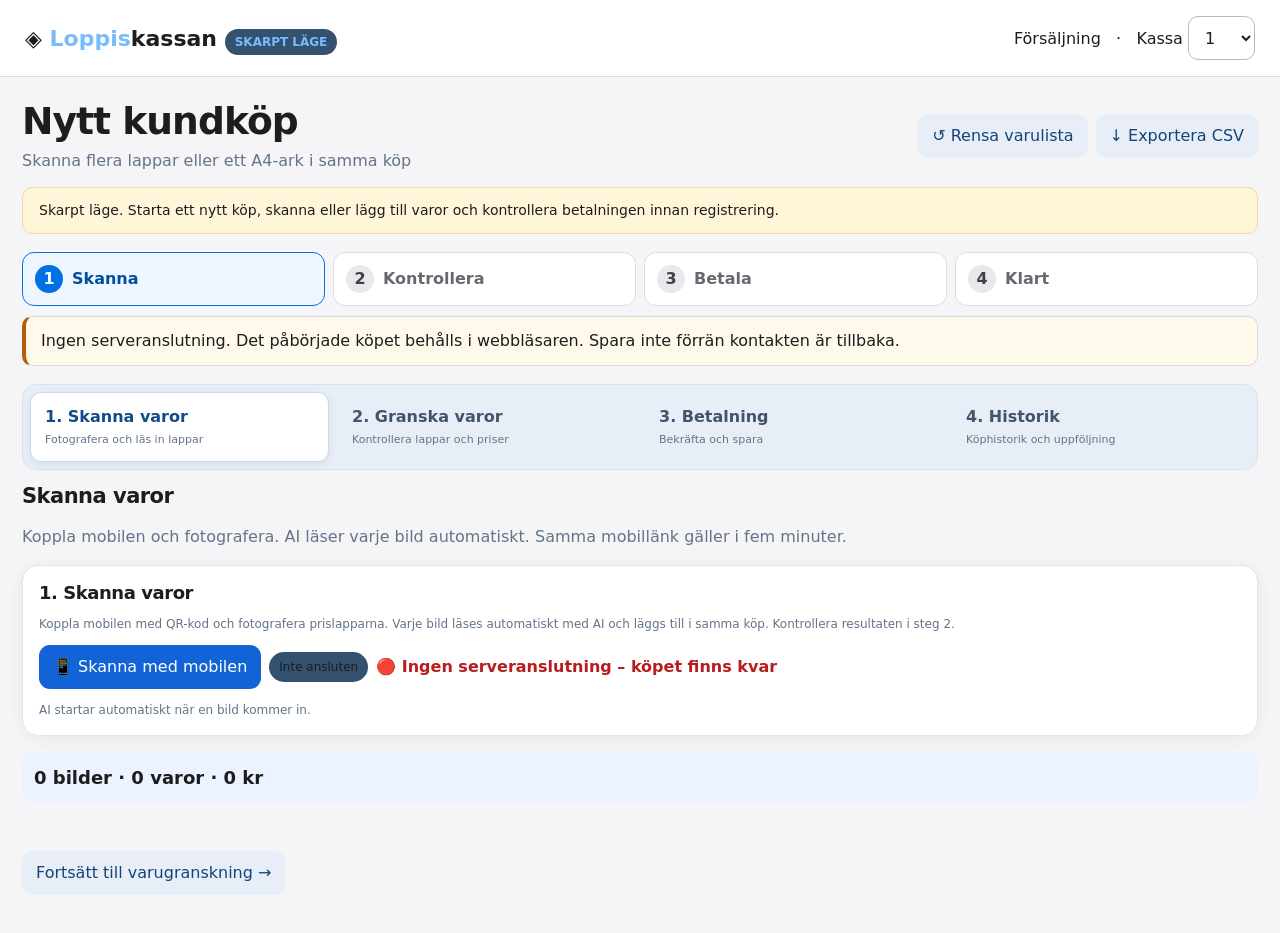
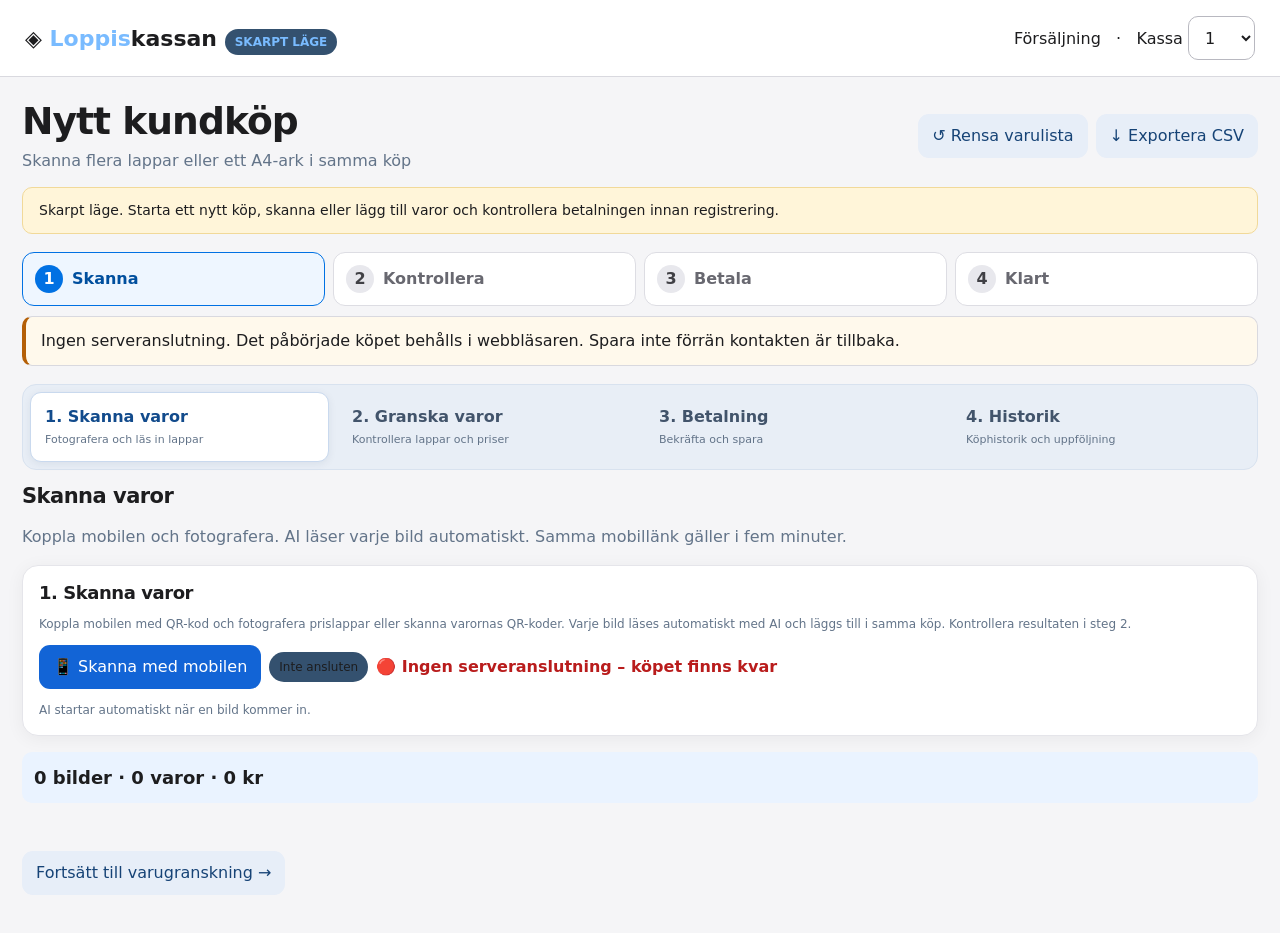
